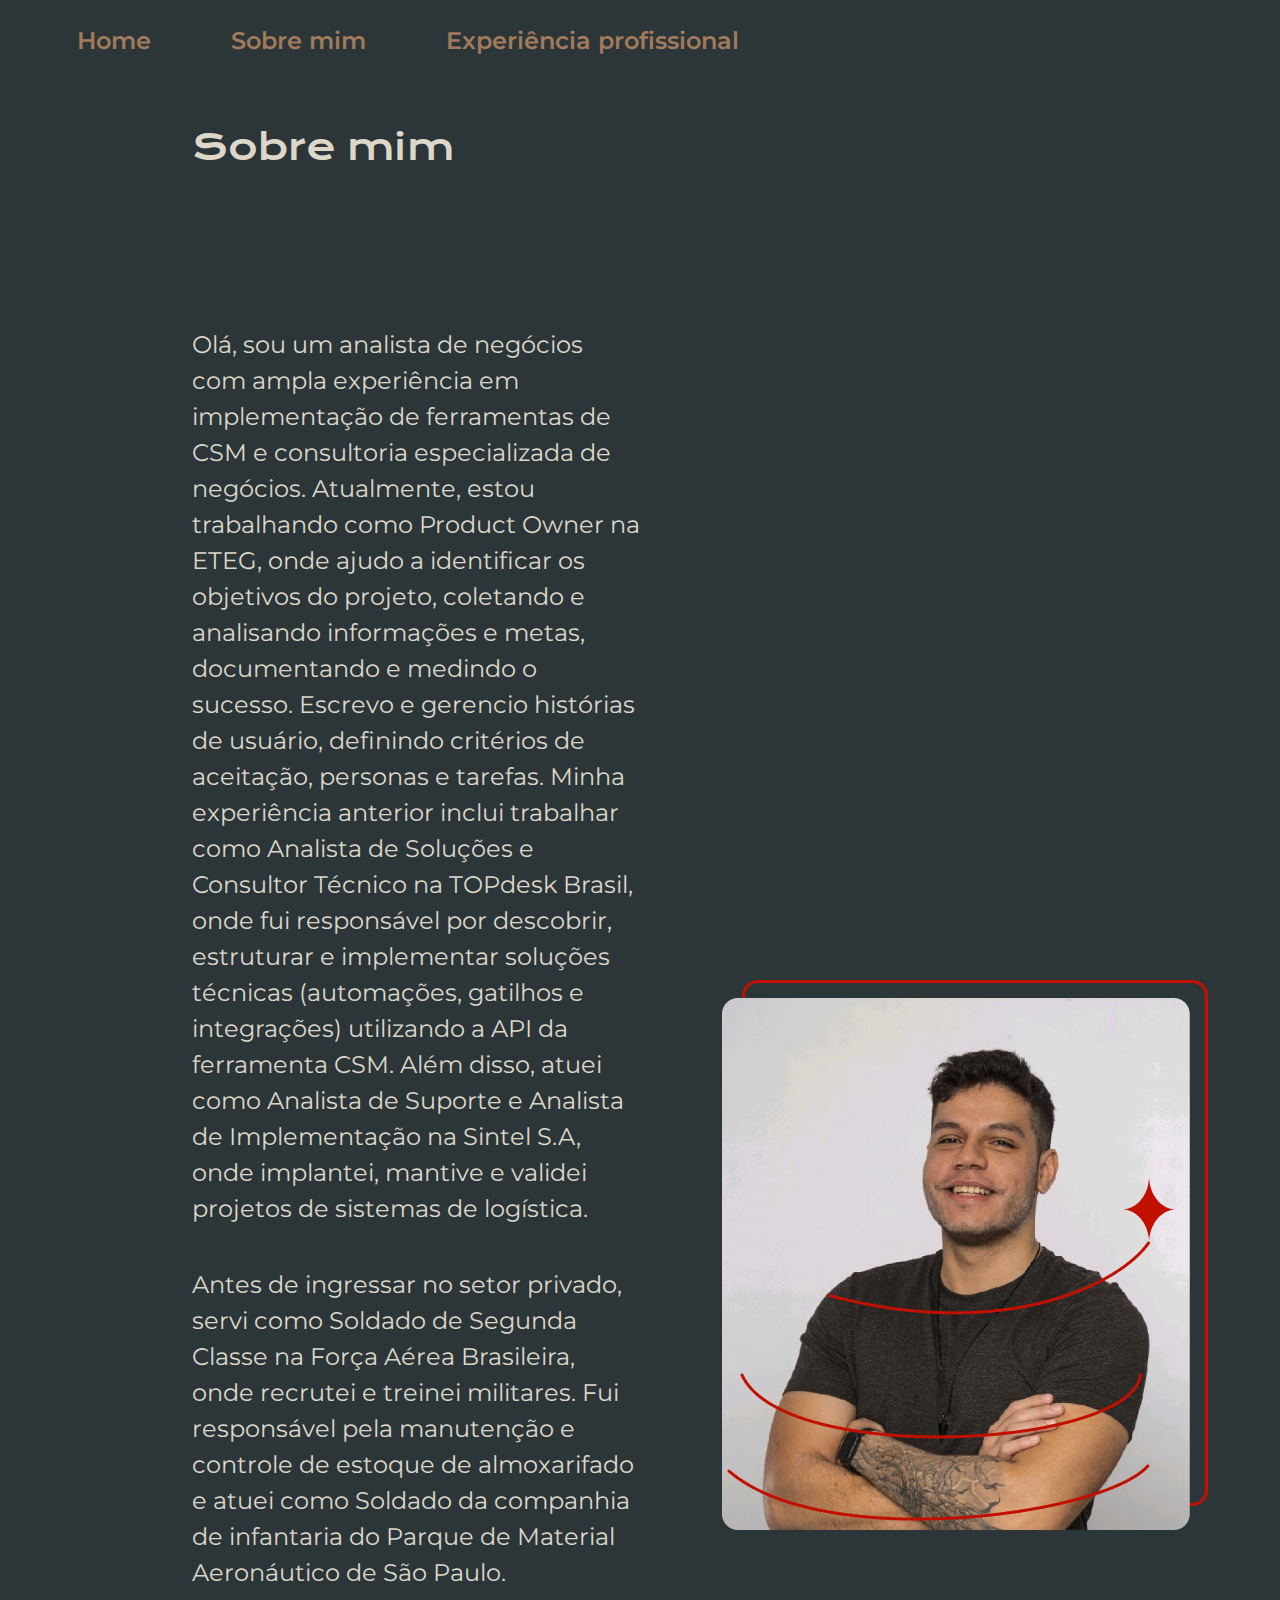
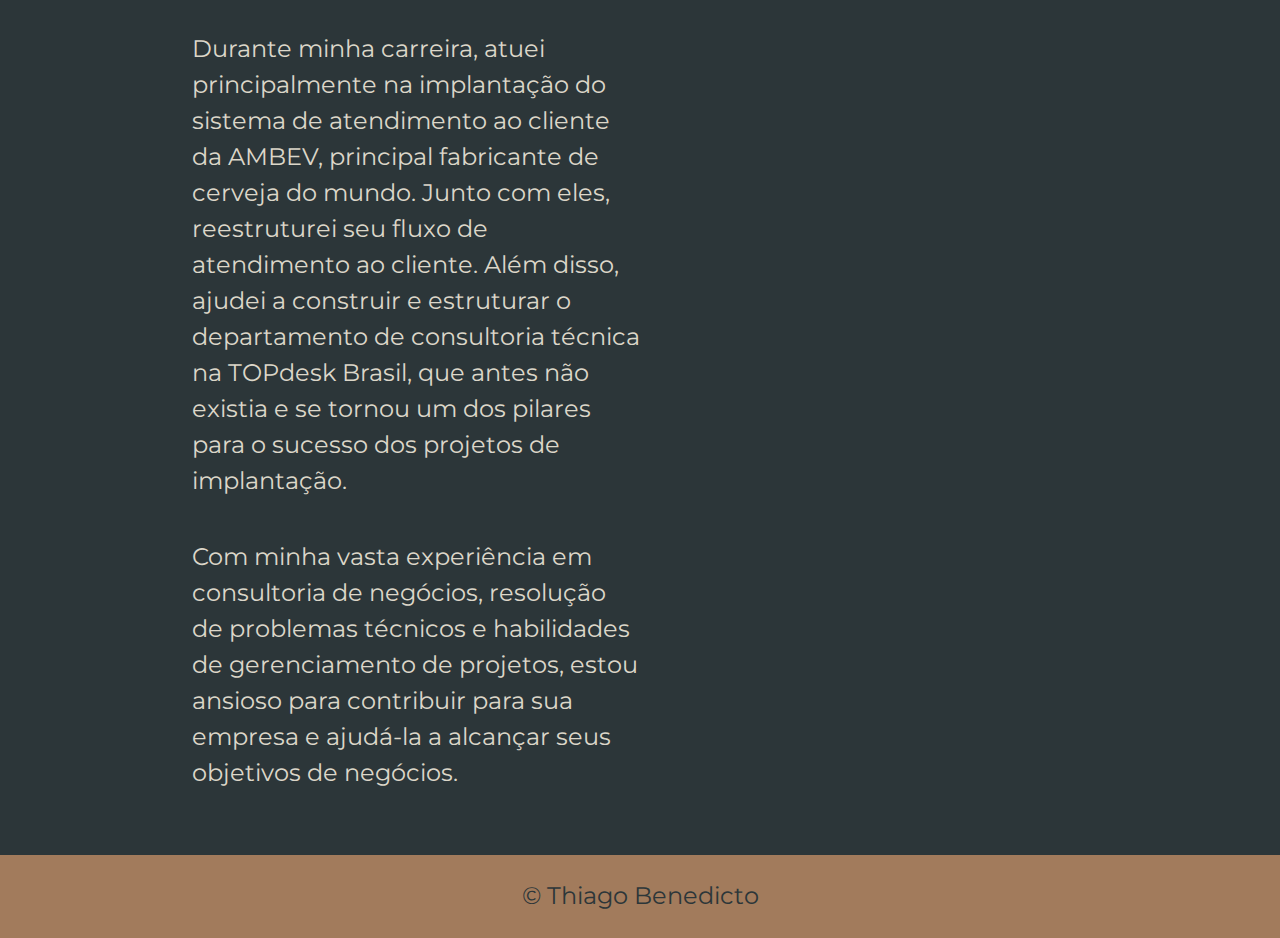
==== about.html @ a4e6bfda "Add initial project files" ====
<!DOCTYPE html>
<html lang="pt-br">
  <head>
    <meta charset="UTF-8" />
    <meta http-equiv="X-UA-Compatible" content="IE=edge" />
    <meta name="viewport" content="width=device-width, initial-scale=1.0" />
    <title>Sobre mim</title>
    <link rel="stylesheet" href="/styles/styles.css" />
  </head>
  <body>
    <header class="header">
      <nav class="header-menu">
        <a class="header-menu-link" href="/index.html">Home</a>
        <a class="header-menu-link" href="/about.html">Sobre mim</a>
        <a class="header-menu-link" href="/experience.html"
          >Experiência profissional</a
        >
      </nav>
    </header>
    <main class="main-content">
      <section class="main-content-box">
        <h1 class="main-content-box-title">Sobre mim</h1>
        <p class="main-content-box-text">
          Olá, sou um analista de negócios com ampla experiência em
          implementação de ferramentas de CSM e consultoria especializada de
          negócios. Atualmente, estou trabalhando como Product Owner na ETEG,
          onde ajudo a identificar os objetivos do projeto, coletando e
          analisando informações e metas, documentando e medindo o sucesso.
          Escrevo e gerencio histórias de usuário, definindo critérios de
          aceitação, personas e tarefas. Minha experiência anterior inclui
          trabalhar como Analista de Soluções e Consultor Técnico na TOPdesk
          Brasil, onde fui responsável por descobrir, estruturar e implementar
          soluções técnicas (automações, gatilhos e integrações) utilizando a
          API da ferramenta CSM. Além disso, atuei como Analista de Suporte e
          Analista de Implementação na Sintel S.A, onde implantei, mantive e
          validei projetos de sistemas de logística.
        </p>
        <p class="main-content-box-text">
          Antes de ingressar no setor privado, servi como Soldado de Segunda
          Classe na Força Aérea Brasileira, onde recrutei e treinei militares.
          Fui responsável pela manutenção e controle de estoque de almoxarifado
          e atuei como Soldado da companhia de infantaria do Parque de Material
          Aeronáutico de São Paulo.
        </p>
        <p class="main-content-box-text">
          Durante minha carreira, atuei principalmente na implantação do sistema
          de atendimento ao cliente da AMBEV, principal fabricante de cerveja do
          mundo. Junto com eles, reestruturei seu fluxo de atendimento ao
          cliente. Além disso, ajudei a construir e estruturar o departamento de
          consultoria técnica na TOPdesk Brasil, que antes não existia e se
          tornou um dos pilares para o sucesso dos projetos de implantação.
        </p>
        <p class="main-content-box-text">
          Com minha vasta experiência em consultoria de negócios, resolução de
          problemas técnicos e habilidades de gerenciamento de projetos, estou
          ansioso para contribuir para sua empresa e ajudá-la a alcançar seus
          objetivos de negócios.
        </p>
      </section>
      <img src="images\foto-perfil-effect.png" alt="Foto de Perfil" />
    </main>
    <footer class="footer">
      <p>&copy; Thiago Benedicto</p>
    </footer>
  </body>
</html>
---- styles/styles.css ----
@import url('https://fonts.googleapis.com/css2?family=Krona+One&family=Montserrat&display=swap');

:root {
    /* COLORS */
    --color-background: #2C3639;
    --color-secondary: #A27B5C;
    --color-text: #DCD7C9;
    --color-text-highlights: #A27B5C;
    --color-hover: #3F4E4F;

    /* FONTS */
    --font-main: 'Montserrat', sans-serif;
    --font-titles: 'Krona One', sans-serif;
}

* {
    margin: 0;
    padding: 0;
}

body {
    /* height: 100vh; */
    box-sizing: border-box;
    background-color: var(--color-background);
    color: var(--color-text);
}

.header {
    padding: 2% 0 0 6%;
}

.header-menu {
    display: flex;
    gap: 80px;
}

.header-menu-link {
    font-family: var(--font-main);
    font-style: normal;
    font-weight: 600;
    font-size: 1.5rem;
    color: var(--color-secondary);
    text-decoration: none;
}

.main-content {
    display: flex;
    padding: 5% 15%;
    align-items: center;
    justify-content: space-evenly;
    gap: 82px;
}

.main-content-box {
    width: 50%;
    display: flex;
    flex-direction: column;
    gap: 40px;
}

.main-content-box-experience {
    width: 1615px;
    display: flex;
    flex-direction: column;
    gap: 40px;
}


.title-highlight {
    color: var(--color-text-highlights);
}

.main-content-box-title {
    width: 593px;
    height: 168px;
    font-family: var(--font-titles);
    font-style: normal;
    font-weight: 400;
    font-size: 2.25rem;
    line-height: 56px;
}

.main-content-box-text {
    font-family: var(--font-main);
    font-style: normal;
    font-weight: 400;
    font-size: 1.5rem;
    line-height: 36px;
}

.main-content-box-link {
    /* background-color: #C21000; */
    display: flex;
    justify-content: center;
    gap: 16px;
    width: 50%;
    border-radius: 8px;
    text-align: center;
    font-family: var(--font-main);
    font-style: normal;
    font-weight: 600;
    font-size: 1.5rem;
    padding: 16px;
    color: var(--color-text);
    text-decoration: none;
    border: 2px solid var(--color-text-highlights);
}

.main-content-buttons {
    display: flex;
    flex-direction: column;
    justify-content: space-between;
    align-items: center;
    gap: 32px;
}

.main-content-h2 {
    font-family: var(--font-titles);
    font-weight: 400;
    font-size: 1.5rem;
}

.main-content-box-link:hover {
    background-color: var(--color-hover);
}

.main-content-image {
    width: 30%;
}

.footer {
    background-color: var(--color-secondary);
    color: var(--color-background);
    padding: 23.64px;
    text-align: center;
    font-family: var(--font-main);
    font-style: normal;
    font-weight: 400;
    font-size: 1.5rem;
    line-height: 36px;
}

@media (max-width: 1200px) {
    .header {
        padding: 10%;
    }
    
    .header-menu {
        justify-content: center;
    }
    
    .main-content {
        flex-direction: column-reverse;
        padding: 5%;
    }

    .main-content-box {
        width: auto;
    }
}
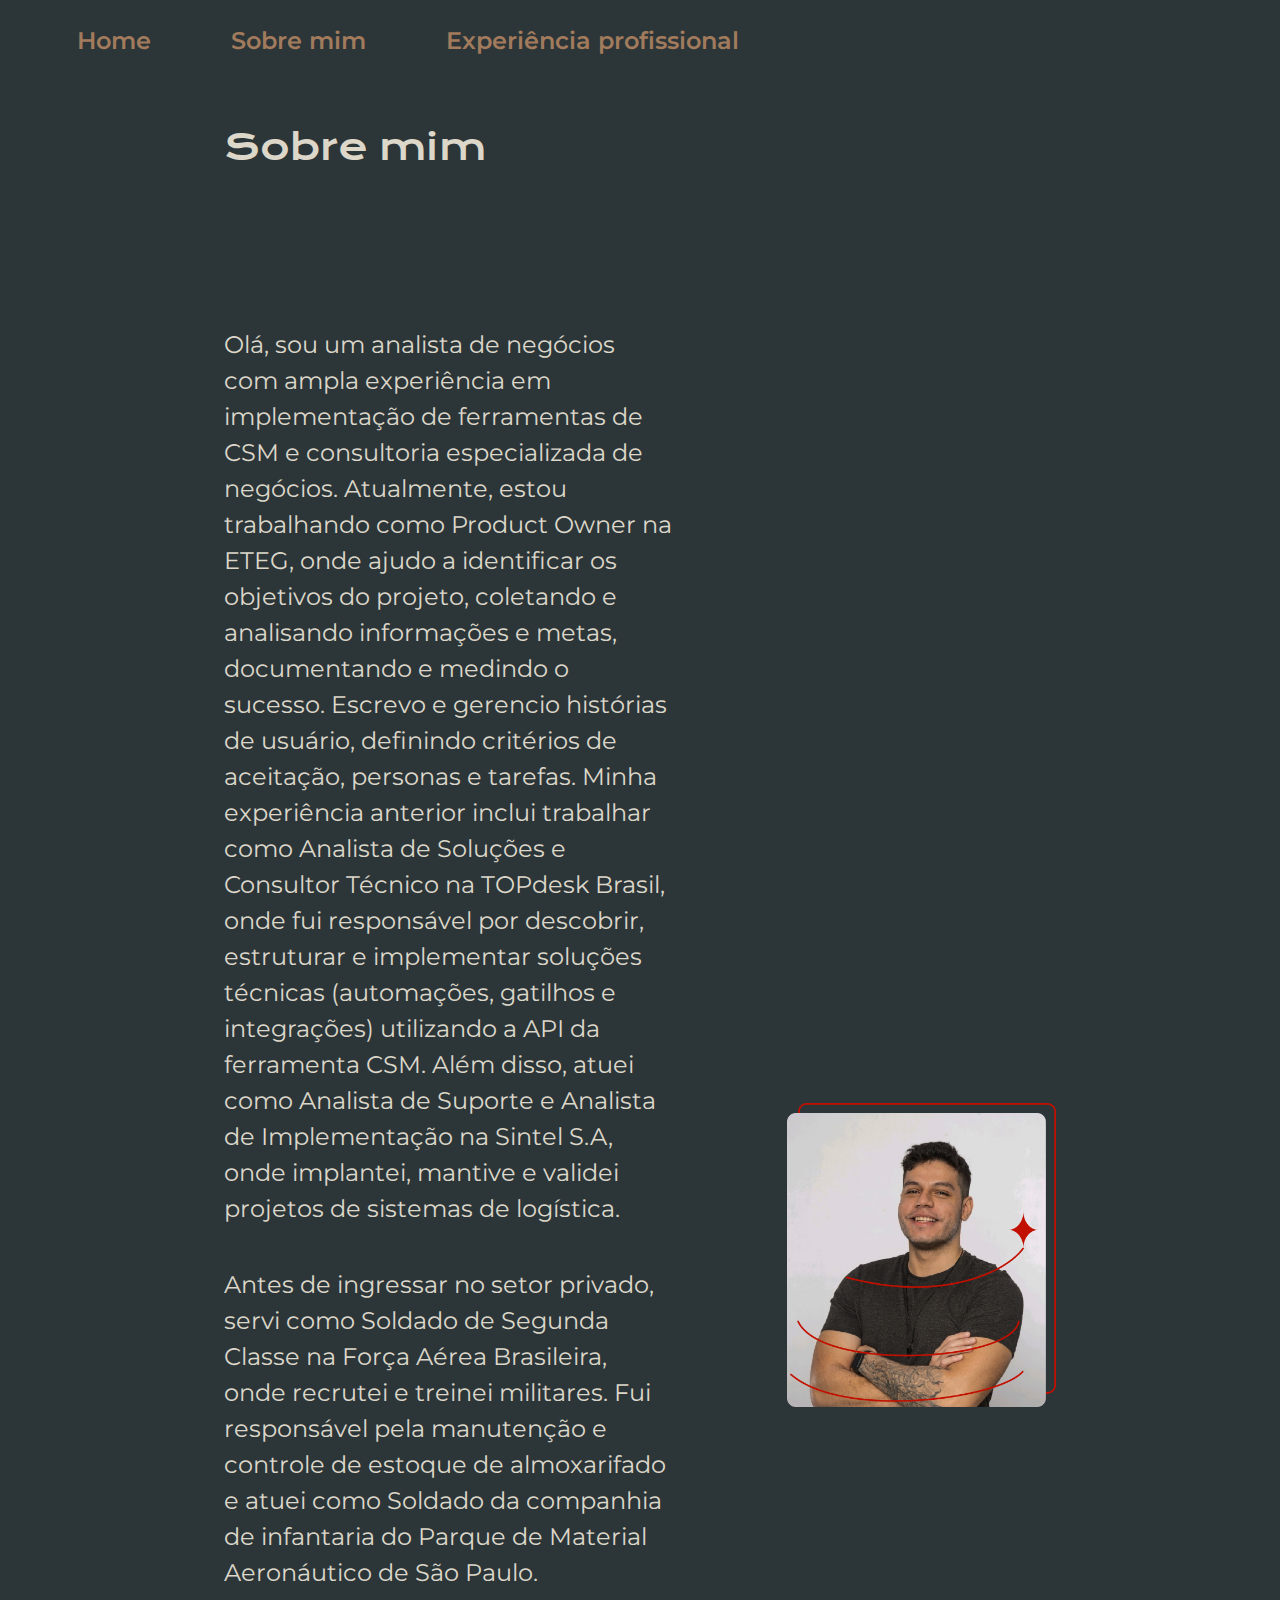
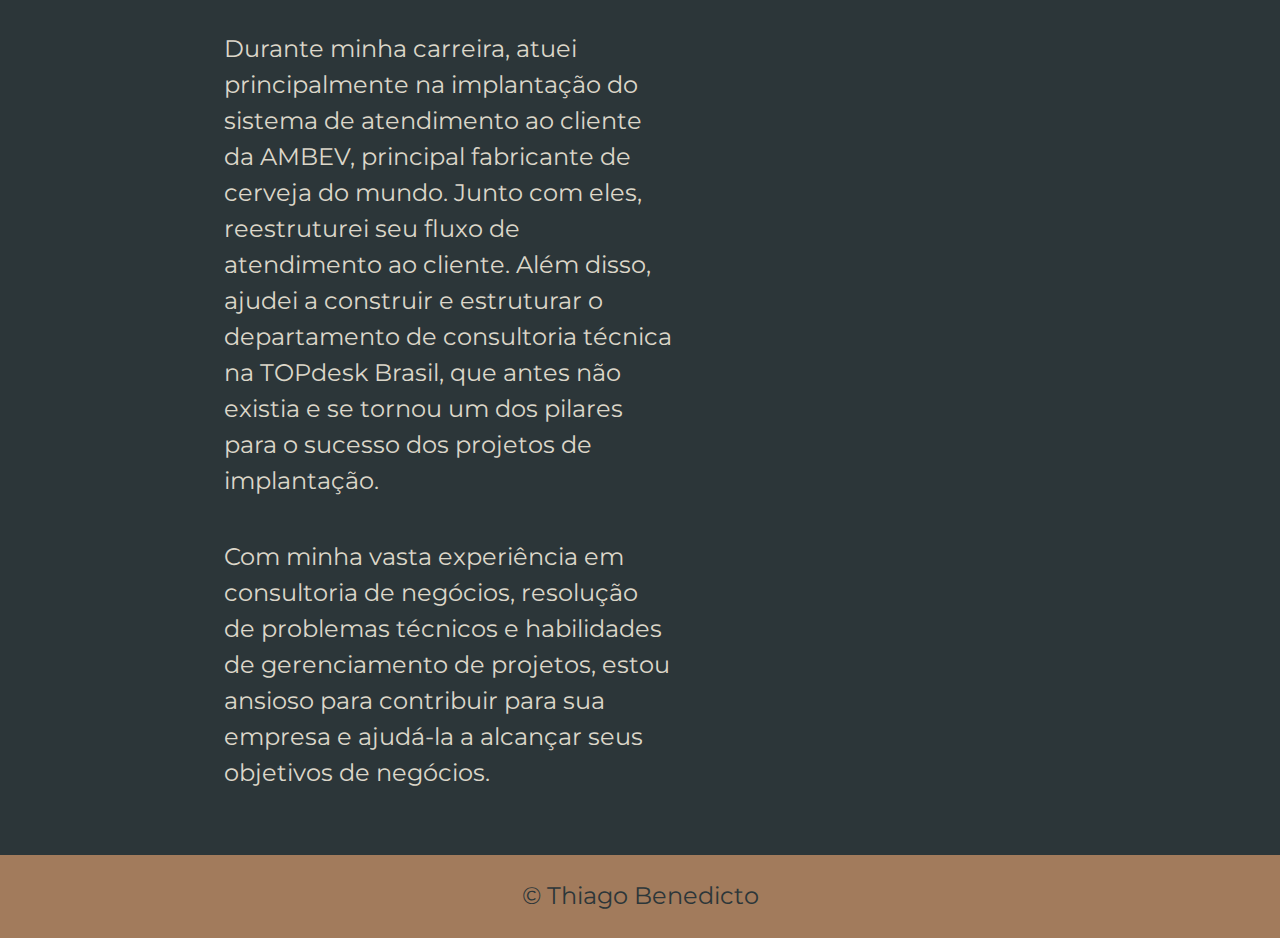
==== commit be665b8e: "Update about.html" ====
--- a/about.html
+++ b/about.html
@@ -57,7 +57,11 @@
           objetivos de negócios.
         </p>
       </section>
-      <img src="images\foto-perfil-effect.png" alt="Foto de Perfil" />
+      <img
+        class="main-content-image"
+        src="images\foto-perfil-effect.png"
+        alt="Foto de Perfil"
+      />
     </main>
     <footer class="footer">
       <p>&copy; Thiago Benedicto</p>
